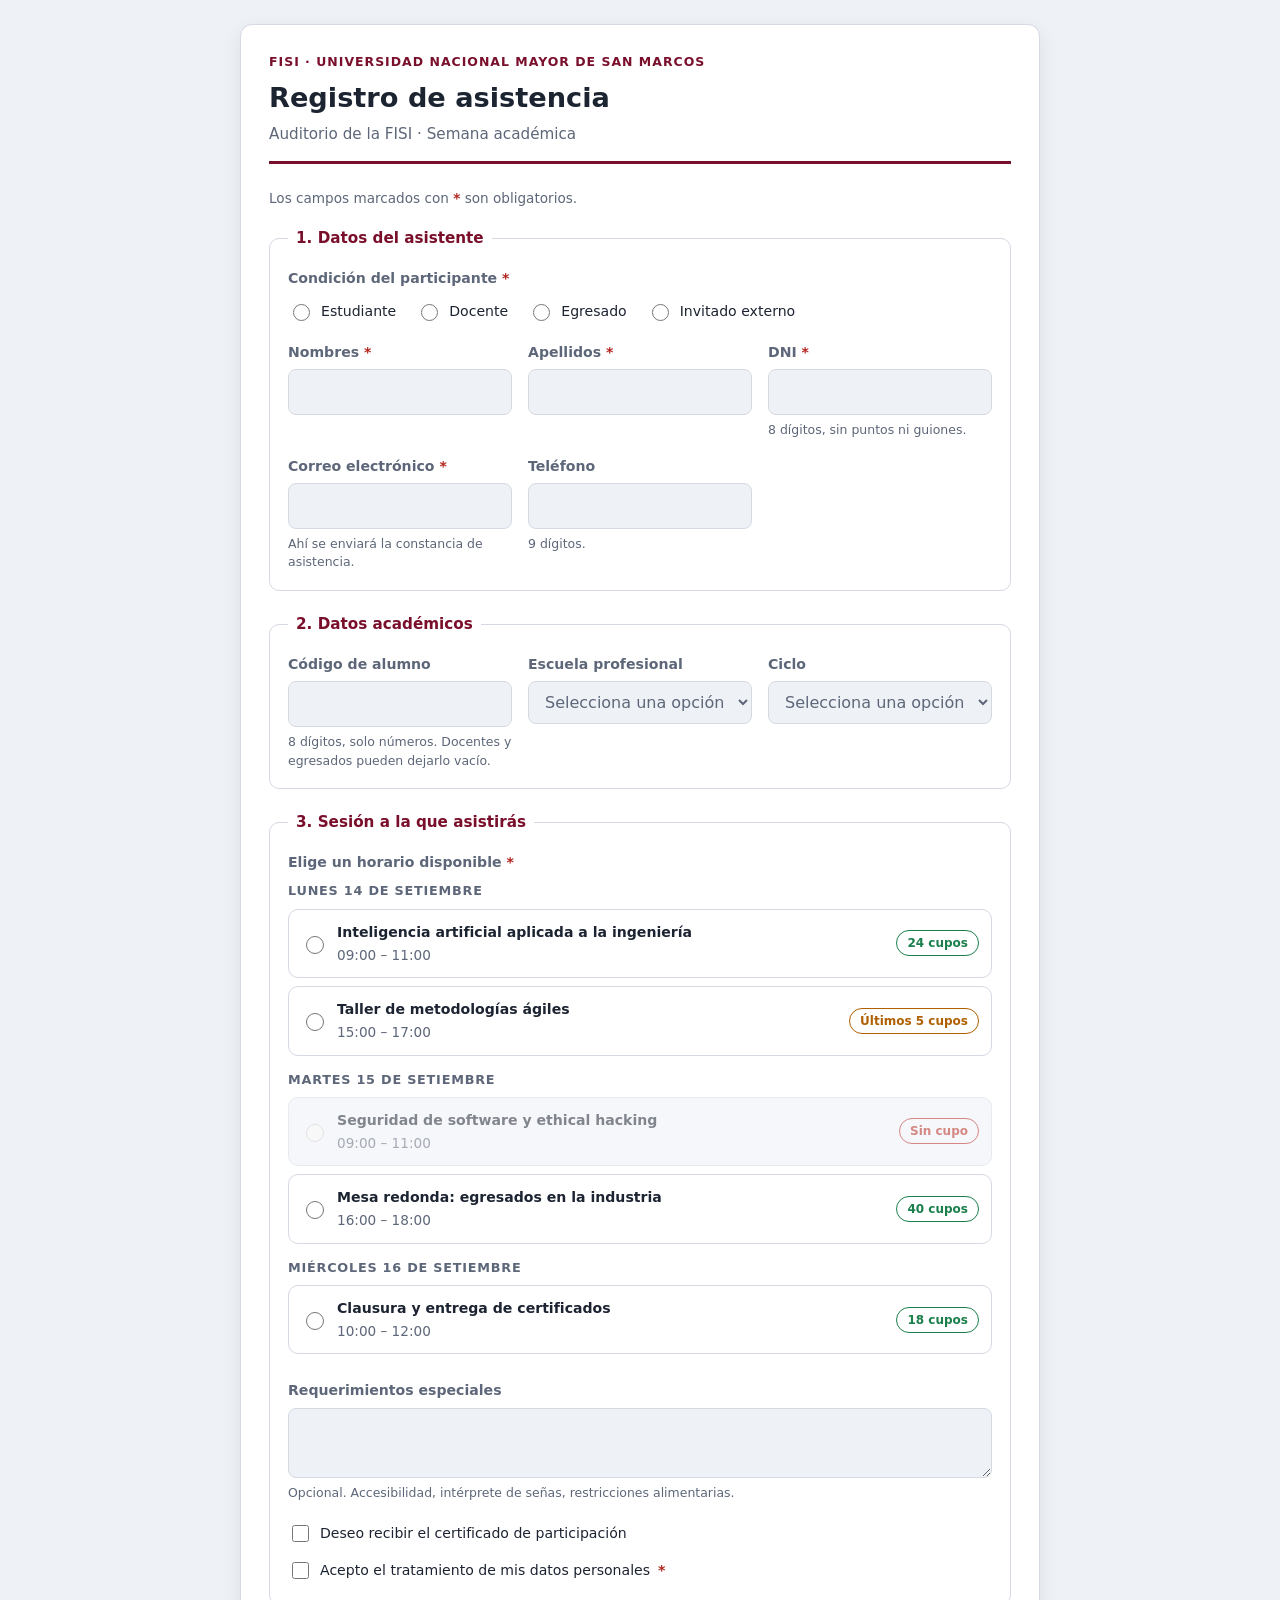
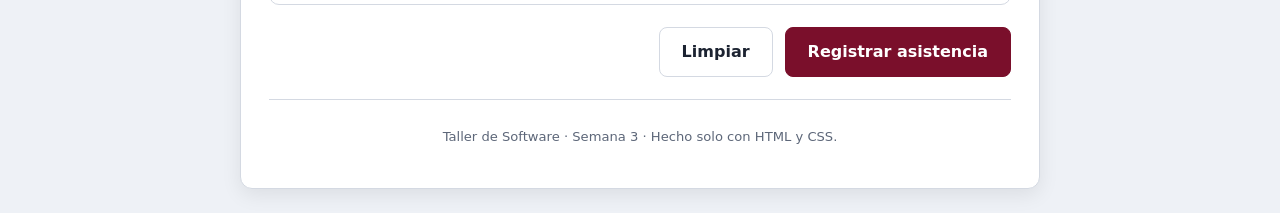
==== index.html @ 695e43c3 "Agregar sitio web del taller de software Co-Authored-By: Claude Opus 5 <noreply@anthropic.com>" ====
<!DOCTYPE html>
<html lang="es">
<head>
  <meta charset="UTF-8">
  <meta name="viewport" content="width=device-width, initial-scale=1.0">
  <title>Registro de Asistencia | Auditorio FISI</title>
  <link rel="stylesheet" href="estilos.css">
</head>
<body>

  <main class="tarjeta">

    <header class="cabecera">
      <p class="etiqueta">FISI &middot; Universidad Nacional Mayor de San Marcos</p>
      <h1>Registro de asistencia</h1>
      <p class="subtitulo">Auditorio de la FISI · Semana académica</p>
    </header>

    <!-- Al enviar, el navegador abre la página de confirmación -->
    <form action="confirmacion.html" method="get" class="formulario">

      <p class="nota-obligatorio">
        Los campos marcados con <span class="asterisco" aria-hidden="true">*</span>
        son obligatorios.
      </p>

      <!-- ============ DATOS DEL ASISTENTE ============ -->
      <fieldset class="seccion">
        <legend>Datos del asistente</legend>

        <div class="grilla">

          <!-- Va primero porque define si se piden los datos académicos -->
          <fieldset class="grupo ancho-total">
            <legend class="label">
              Condición del participante <span class="asterisco" aria-hidden="true">*</span>
            </legend>
            <div class="opciones">
              <label class="opcion">
                <input type="radio" name="condicion" value="estudiante" required>
                Estudiante
              </label>
              <label class="opcion">
                <input type="radio" name="condicion" value="docente"> Docente
              </label>
              <label class="opcion">
                <input type="radio" name="condicion" value="egresado"> Egresado
              </label>
              <label class="opcion">
                <input type="radio" name="condicion" value="invitado" id="es-invitado">
                Invitado externo
              </label>
            </div>
          </fieldset>

          <div class="campo">
            <label for="nombres">
              Nombres <span class="asterisco" aria-hidden="true">*</span>
            </label>
            <input type="text" id="nombres" name="nombres"
                   autocomplete="given-name" required>
          </div>

          <div class="campo">
            <label for="apellidos">
              Apellidos <span class="asterisco" aria-hidden="true">*</span>
            </label>
            <input type="text" id="apellidos" name="apellidos"
                   autocomplete="family-name" required>
          </div>

          <div class="campo">
            <label for="dni">
              DNI <span class="asterisco" aria-hidden="true">*</span>
            </label>
            <input type="text" id="dni" name="dni"
                   inputmode="numeric" pattern="[0-9]{8}" maxlength="8"
                   aria-describedby="ayuda-dni" required>
            <small class="ayuda" id="ayuda-dni">8 dígitos, sin puntos ni guiones.</small>
          </div>

          <div class="campo">
            <label for="correo">
              Correo electrónico <span class="asterisco" aria-hidden="true">*</span>
            </label>
            <input type="email" id="correo" name="correo"
                   autocomplete="email" aria-describedby="ayuda-correo" required>
            <small class="ayuda" id="ayuda-correo">
              Ahí se enviará la constancia de asistencia.
            </small>
          </div>

          <div class="campo">
            <label for="telefono">Teléfono</label>
            <input type="tel" id="telefono" name="telefono"
                   inputmode="tel" pattern="[0-9]{9}" maxlength="9"
                   autocomplete="tel" aria-describedby="ayuda-telefono">
            <small class="ayuda" id="ayuda-telefono">9 dígitos.</small>
          </div>

        </div>
      </fieldset>

      <!-- ====== DATOS ACADÉMICOS: se ocultan si marca "Invitado externo" ====== -->
      <fieldset class="seccion seccion-academica">
        <legend>Datos académicos</legend>

        <div class="grilla">

          <div class="campo">
            <label for="codigo">Código de alumno</label>
            <input type="text" id="codigo" name="codigo"
                   inputmode="numeric" pattern="[0-9]{8}" maxlength="8"
                   aria-describedby="ayuda-codigo">
            <small class="ayuda" id="ayuda-codigo">
              8 dígitos, solo números. Docentes y egresados pueden dejarlo vacío.
            </small>
          </div>

          <div class="campo">
            <label for="escuela">Escuela profesional</label>
            <select id="escuela" name="escuela">
              <option value="" selected disabled>Selecciona una opción</option>
              <option value="software">Ingeniería de Software</option>
              <option value="sistemas">Ingeniería de Sistemas</option>
              <option value="otra">Otra facultad</option>
            </select>
          </div>

          <div class="campo">
            <label for="ciclo">Ciclo</label>
            <select id="ciclo" name="ciclo">
              <option value="" selected disabled>Selecciona una opción</option>
              <option value="1">I</option>
              <option value="2">II</option>
              <option value="3">III</option>
              <option value="4">IV</option>
              <option value="5">V</option>
              <option value="6">VI</option>
              <option value="7">VII</option>
              <option value="8">VIII</option>
              <option value="9">IX</option>
              <option value="10">X</option>
            </select>
          </div>

        </div>
      </fieldset>

      <!-- ============ SESIONES PROGRAMADAS ============ -->
      <fieldset class="seccion">
        <legend>Sesión a la que asistirás</legend>

        <!-- Reemplaza estas sesiones por las reales del evento -->
        <fieldset class="grupo">
          <legend class="label">
            Elige un horario disponible <span class="asterisco" aria-hidden="true">*</span>
          </legend>

          <div class="dia">
            <h3 class="dia-titulo">Lunes 14 de setiembre</h3>

            <label class="sesion">
              <input type="radio" name="sesion" value="lun-09" required>
              <span class="sesion-texto">
                <strong>Inteligencia artificial aplicada a la ingeniería</strong>
                <span class="sesion-hora">09:00 &ndash; 11:00</span>
              </span>
              <span class="cupo">24 cupos</span>
            </label>

            <label class="sesion">
              <input type="radio" name="sesion" value="lun-15">
              <span class="sesion-texto">
                <strong>Taller de metodologías ágiles</strong>
                <span class="sesion-hora">15:00 &ndash; 17:00</span>
              </span>
              <span class="cupo pocos">Últimos 5 cupos</span>
            </label>
          </div>

          <div class="dia">
            <h3 class="dia-titulo">Martes 15 de setiembre</h3>

            <label class="sesion agotada">
              <input type="radio" name="sesion" value="mar-09" disabled>
              <span class="sesion-texto">
                <strong>Seguridad de software y ethical hacking</strong>
                <span class="sesion-hora">09:00 &ndash; 11:00</span>
              </span>
              <span class="cupo agotado">Sin cupo</span>
            </label>

            <label class="sesion">
              <input type="radio" name="sesion" value="mar-16">
              <span class="sesion-texto">
                <strong>Mesa redonda: egresados en la industria</strong>
                <span class="sesion-hora">16:00 &ndash; 18:00</span>
              </span>
              <span class="cupo">40 cupos</span>
            </label>
          </div>

          <div class="dia">
            <h3 class="dia-titulo">Miércoles 16 de setiembre</h3>

            <label class="sesion">
              <input type="radio" name="sesion" value="mie-10">
              <span class="sesion-texto">
                <strong>Clausura y entrega de certificados</strong>
                <span class="sesion-hora">10:00 &ndash; 12:00</span>
              </span>
              <span class="cupo">18 cupos</span>
            </label>
          </div>

        </fieldset>

        <div class="grilla">

          <div class="campo ancho-total">
            <label for="requerimientos">Requerimientos especiales</label>
            <textarea id="requerimientos" name="requerimientos" rows="2"
                      aria-describedby="ayuda-req"></textarea>
            <small class="ayuda" id="ayuda-req">
              Opcional. Accesibilidad, intérprete de señas, restricciones alimentarias.
            </small>
          </div>

          <div class="campo ancho-total">
            <label class="opcion">
              <input type="checkbox" name="certificado" value="si">
              Deseo recibir el certificado de participación
            </label>
            <label class="opcion">
              <input type="checkbox" name="terminos" value="si" required>
              Acepto el tratamiento de mis datos personales
              <span class="asterisco" aria-hidden="true">*</span>
            </label>
          </div>

        </div>
      </fieldset>

      <div class="acciones">
        <button type="reset" class="boton secundario">Limpiar</button>
        <button type="submit" class="boton">Registrar asistencia</button>
      </div>

    </form>

    <footer class="pie">
      <p>Taller de Software · Semana 3 · Hecho solo con HTML y CSS.</p>
    </footer>

  </main>

</body>
</html>
---- estilos.css ----
/* =========================================================
   1. VARIABLES DE COLOR  ->  TEMA CLARO (valores por defecto)
   ========================================================= */
:root {
  color-scheme: light dark;        /* avisa al navegador que hay 2 temas */

  --fondo:        #eef1f6;
  --superficie:   #ffffff;
  --borde:        #d4d9e2;
  --texto:        #1c2331;
  --texto-suave:  #5d6779;
  --primario:     #7a0f2b;         /* granate San Marcos */
  --primario-txt: #ffffff;
  --error:        #b3261e;
  --exito:        #1a7f4b;
  --sombra:       0 6px 20px rgba(0, 0, 0, .08);
}

/* =========================================================
   2. TEMA OSCURO: solo se REDEFINEN las mismas variables
   ========================================================= */
@media (prefers-color-scheme: dark) {
  :root {
    --fondo:        #12151c;
    --superficie:   #1b2029;
    --borde:        #333b49;
    --texto:        #e7eaf0;
    --texto-suave:  #a2abbb;
    --primario:     #e78ca3;
    --primario-txt: #1b2029;
    --error:        #f2857c;
    --exito:        #6ddaa0;
    --sombra:       0 6px 20px rgba(0, 0, 0, .45);
  }
}

/* =========================================================
   3. BASE
   ========================================================= */
* {
  box-sizing: border-box;          /* el padding no rompe los anchos */
}

body {
  margin: 0;
  padding: 24px 16px;
  font-family: "Segoe UI", system-ui, Arial, sans-serif;
  font-size: 16px;
  line-height: 1.5;
  background: var(--fondo);
  color: var(--texto);
}

/* Tarjeta contenedora: se centra sola y nunca pasa de 800px */
.tarjeta {
  max-width: 800px;
  margin: 0 auto;
  background: var(--superficie);
  border: 1px solid var(--borde);
  border-radius: 12px;
  box-shadow: var(--sombra);
  padding: 28px;
}

/* =========================================================
   4. CABECERA
   ========================================================= */
.cabecera {
  border-bottom: 3px solid var(--primario);
  padding-bottom: 16px;
  margin-bottom: 24px;
}

.etiqueta {
  margin: 0;
  font-size: .78rem;
  letter-spacing: .08em;
  text-transform: uppercase;
  color: var(--primario);
  font-weight: 700;
}

.cabecera h1 {
  margin: 6px 0 4px;
  font-size: 1.7rem;
}

.subtitulo {
  margin: 0;
  color: var(--texto-suave);
  font-size: .95rem;
}

/* =========================================================
   5. SECCIONES DEL FORMULARIO
   ========================================================= */

/* Aviso de campos obligatorios */
.nota-obligatorio {
  margin: 0 0 18px;
  font-size: .85rem;
  color: var(--texto-suave);
}

.asterisco {
  color: var(--error);
  font-weight: 700;
}

fieldset {
  border: 1px solid var(--borde);
  border-radius: 10px;
  padding: 18px;
  margin: 0 0 22px;
}

legend {
  padding: 0 8px;
  font-weight: 700;
  font-size: .95rem;
  color: var(--primario);
}

/* Numeración automática de las secciones.
   Si una sección se oculta, las demás se renumeran solas. */
.formulario {
  counter-reset: seccion;
}

.seccion > legend::before {
  counter-increment: seccion;
  content: counter(seccion) ". ";
}

/* ---- REGLA CLAVE: si marcan "Invitado externo",
   la sección de datos académicos desaparece ---- */
.formulario:has(#es-invitado:checked) .seccion-academica {
  display: none;
}

/* ---- LA CLAVE DEL DISEÑO RESPONSIVO ----
   auto-fit + minmax: cada campo pide 220px como minimo.
   Si caben 2 o 3 por fila, se acomodan; si no, bajan solos. */
.grilla {
  display: grid;
  grid-template-columns: repeat(auto-fit, minmax(220px, 1fr));
  gap: 16px;
}

.campo {
  display: flex;
  flex-direction: column;
  gap: 6px;
  min-width: 0;                    /* evita que un campo ancho rompa la grilla */
}

/* Campos que siempre ocupan la fila completa */
.ancho-total {
  grid-column: 1 / -1;
}

/* Grupo de radios: es un fieldset anidado, se le quita el marco */
.grupo {
  border: 0;
  padding: 0;
  margin: 0;
  min-width: 0;
}

label,
.label {
  font-size: .88rem;
  font-weight: 600;
  color: var(--texto-suave);
}

.grupo legend {
  padding: 0 0 8px;
  color: var(--texto-suave);
  font-size: .88rem;
  font-weight: 600;
}

/* =========================================================
   6. CONTROLES (input, select, textarea)
   ========================================================= */
input[type="text"],
input[type="email"],
input[type="tel"],
input[type="date"],
select,
textarea {
  width: 100%;
  padding: 10px 12px;
  font: inherit;                   /* hereda la tipografia del body */
  color: var(--texto);
  background: var(--fondo);
  border: 1px solid var(--borde);
  border-radius: 8px;
}

textarea {
  resize: vertical;
}

input:focus,
select:focus,
textarea:focus {
  outline: 2px solid var(--primario);
  outline-offset: 1px;
  border-color: var(--primario);
}

/* Error: :user-invalid solo se activa DESPUES de que el usuario
   interactuo con el campo, nunca al cargar la pagina. */
input:user-invalid,
select:user-invalid,
textarea:user-invalid {
  border-color: var(--error);
  outline-color: var(--error);
}

/* Mientras no se elija nada, el texto del select se ve atenuado */
select:has(option[value=""]:checked) {
  color: var(--texto-suave);
}

.ayuda {
  font-size: .78rem;
  color: var(--texto-suave);
}

/* Radios y checkboxes en linea, envueltos en su etiqueta */
.opciones {
  display: flex;
  flex-wrap: wrap;                 /* si no caben, saltan de linea */
  gap: 10px 20px;
}

.opcion {
  display: flex;
  align-items: center;
  gap: 8px;
  padding: 4px 0;                  /* area de toque mas comoda en celular */
  font-weight: 400;
  color: var(--texto);
  cursor: pointer;
}

.opcion input {
  accent-color: var(--primario);   /* color del check/radio marcado */
  width: 17px;
  height: 17px;
}

/* =========================================================
   6b. LISTA DE SESIONES PROGRAMADAS
   ========================================================= */
.seccion > .grupo {
  margin-bottom: 18px;
}

.dia + .dia {
  margin-top: 14px;
}

.dia-titulo {
  margin: 0 0 8px;
  font-size: .8rem;
  letter-spacing: .06em;
  text-transform: uppercase;
  color: var(--texto-suave);
}

/* Cada sesión es una tarjeta clickeable que envuelve su radio */
.sesion {
  display: flex;
  align-items: center;
  flex-wrap: wrap;                 /* en celular el cupo baja de línea */
  gap: 10px;
  padding: 12px;
  margin-bottom: 8px;
  border: 1px solid var(--borde);
  border-radius: 10px;
  font-weight: 400;
  color: var(--texto);
  cursor: pointer;
}

.sesion:hover {
  border-color: var(--primario);
}

/* :has() permite pintar la tarjeta cuando su radio está marcado */
.sesion:has(input:checked) {
  border-color: var(--primario);
  box-shadow: inset 0 0 0 1px var(--primario);
}

.sesion input {
  accent-color: var(--primario);
  width: 18px;
  height: 18px;
  flex-shrink: 0;
}

.sesion-texto {
  display: flex;
  flex-direction: column;
  flex: 1 1 200px;                 /* ocupa el espacio libre y puede encoger */
  gap: 2px;
}

.sesion-hora {
  font-size: .85rem;
  color: var(--texto-suave);
}

/* Etiqueta de disponibilidad */
.cupo {
  padding: 3px 10px;
  border-radius: 999px;
  font-size: .75rem;
  font-weight: 600;
  color: var(--exito);
  border: 1px solid currentColor;
  white-space: nowrap;
}

.cupo.pocos  { color: #b06000; }
.cupo.agotado { color: var(--error); }

/* Sesión llena: el radio ya va deshabilitado en el HTML */
.sesion.agotada {
  opacity: .55;
  cursor: not-allowed;
  background: var(--fondo);
}

@media (prefers-color-scheme: dark) {
  .cupo.pocos { color: #e8b165; }
}

/* =========================================================
   7. BOTONES
   ========================================================= */
.acciones {
  display: flex;
  flex-wrap: wrap;
  justify-content: flex-end;
  gap: 12px;
}

.boton {
  display: inline-block;
  padding: 12px 22px;
  font: inherit;
  font-weight: 600;
  text-align: center;
  text-decoration: none;           /* para cuando el botón es un enlace */
  color: var(--primario-txt);
  background: var(--primario);
  border: 1px solid var(--primario);
  border-radius: 8px;
  cursor: pointer;
}

.boton:hover {
  opacity: .9;
}

.secundario {
  color: var(--texto);
  background: transparent;
  border-color: var(--borde);
}

/* =========================================================
   7b. PÁGINA DE CONFIRMACIÓN
   ========================================================= */
.tarjeta-angosta {
  max-width: 460px;
  margin-top: 8vh;
}

.confirmacion {
  text-align: center;
}

/* Círculo con el check, dibujado solo con CSS */
.marca-exito {
  width: 64px;
  height: 64px;
  margin: 0 auto 16px;
  display: flex;
  align-items: center;
  justify-content: center;
  font-size: 2rem;
  line-height: 1;
  color: var(--exito);
  border: 3px solid var(--exito);
  border-radius: 50%;
}

.confirmacion h1 {
  margin: 0 0 12px;
  font-size: 1.4rem;
}

.confirmacion-texto {
  margin: 0 0 14px;
  color: var(--texto-suave);
  font-size: .95rem;
}

.confirmacion .boton {
  margin-top: 8px;
}

/* =========================================================
   8. PIE
   ========================================================= */
.pie {
  margin-top: 22px;
  padding-top: 14px;
  border-top: 1px solid var(--borde);
  text-align: center;
  font-size: .82rem;
  color: var(--texto-suave);
}

/* =========================================================
   9. AJUSTES PARA PANTALLAS PEQUEÑAS (celular)
   ========================================================= */
@media (max-width: 480px) {
  body {
    padding: 12px 8px;
  }

  .tarjeta {
    padding: 18px 14px;
    border-radius: 10px;
  }

  .cabecera h1 {
    font-size: 1.35rem;
  }

  /* Botones a todo el ancho, uno debajo del otro */
  .acciones {
    flex-direction: column-reverse;
  }

  .boton {
    width: 100%;
  }
}
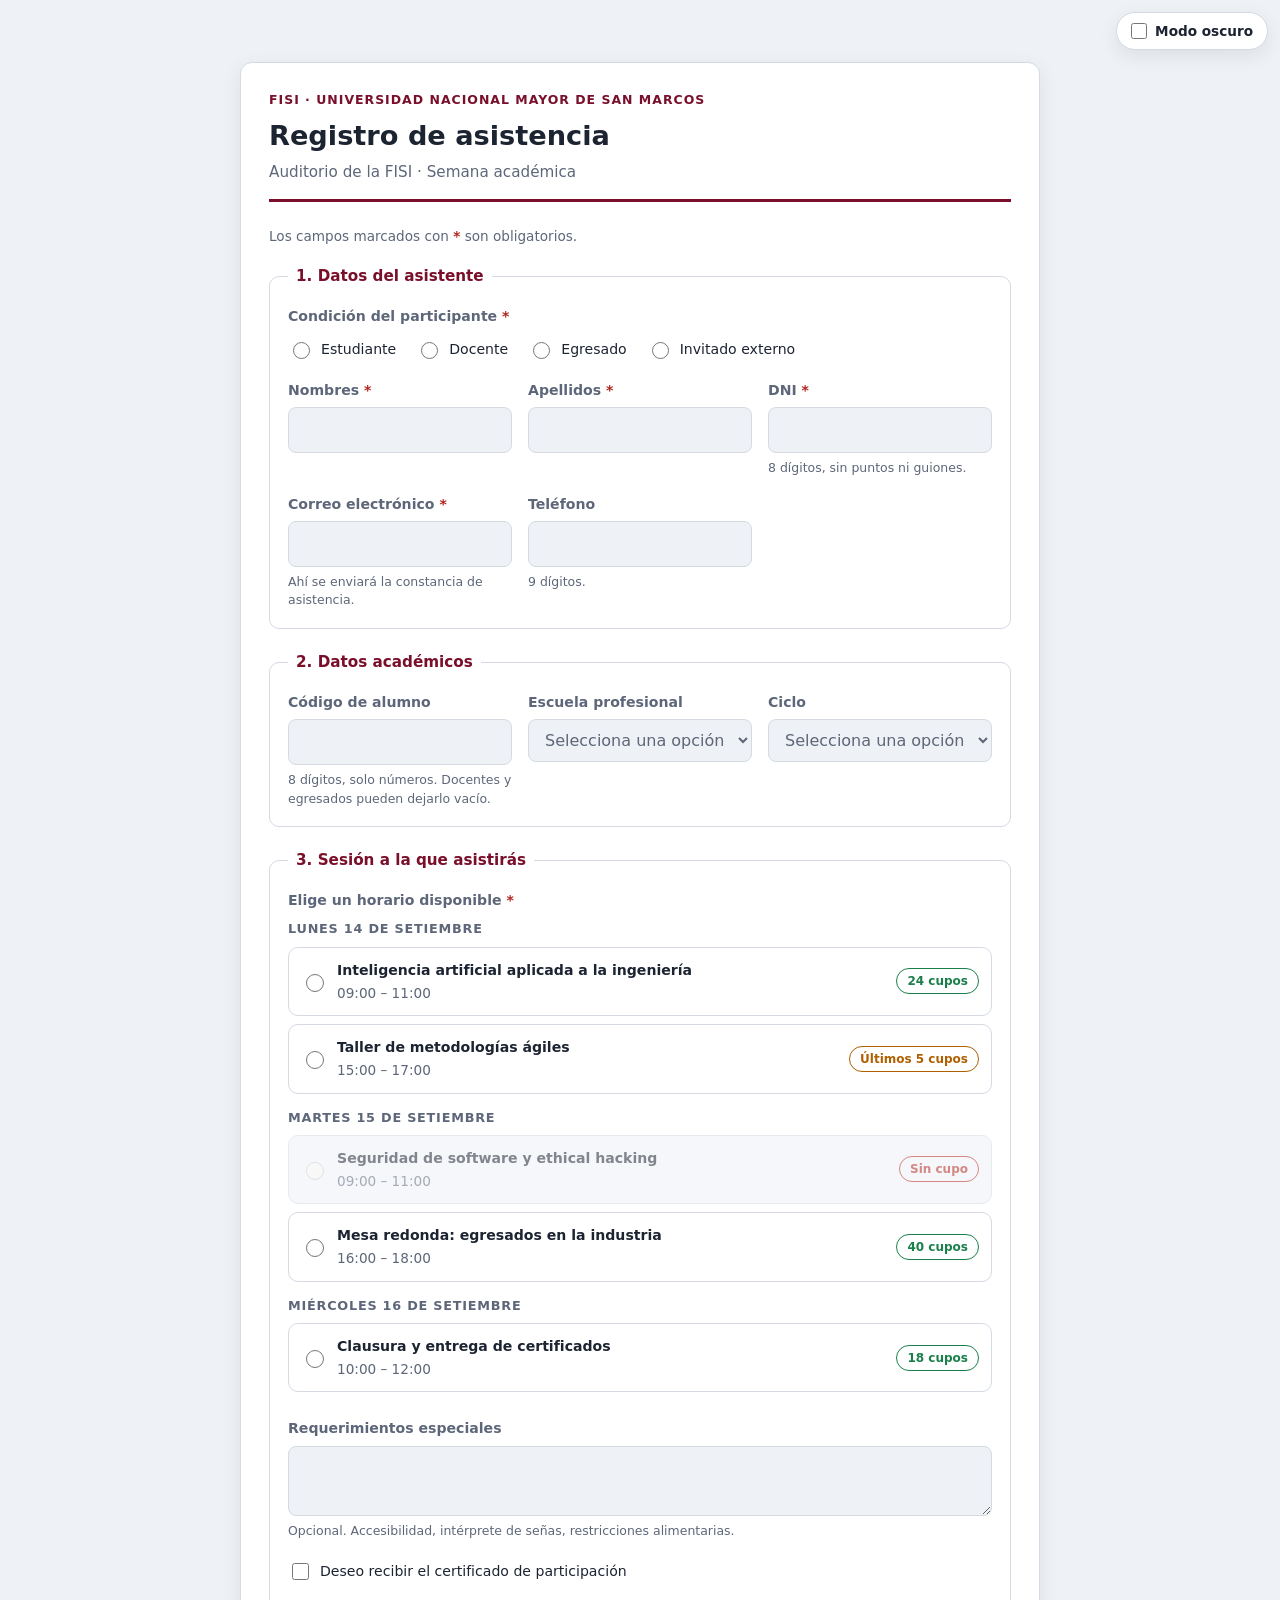
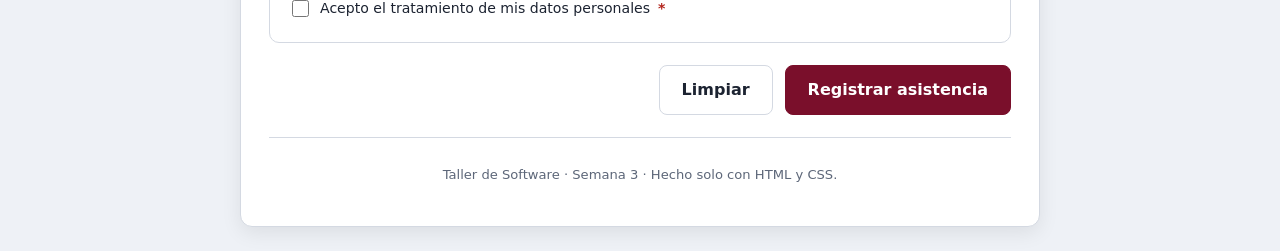
==== commit 9e1fc400: "Agregar interruptor de modo claro/oscuro sin JavaScript El checkbox #tema fijo en la esquina superio" ====
--- a/index.html
+++ b/index.html
@@ -7,6 +7,13 @@
   <link rel="stylesheet" href="estilos.css">
 </head>
 <body>
+
+  <!-- Interruptor de tema. Es un checkbox comun: el CSS lee si esta
+       marcado con :has() y cambia los colores de toda la pagina. -->
+  <label class="tema-boton">
+    <input type="checkbox" id="tema">
+    Modo oscuro
+  </label>
 
   <main class="tarjeta">
 
--- a/estilos.css
+++ b/estilos.css
@@ -2,7 +2,7 @@
    1. VARIABLES DE COLOR  ->  TEMA CLARO (valores por defecto)
    ========================================================= */
 :root {
-  color-scheme: light dark;        /* avisa al navegador que hay 2 temas */
+  color-scheme: light;             /* scrollbar y controles en claro */
 
   --fondo:        #eef1f6;
   --superficie:   #ffffff;
@@ -13,25 +13,31 @@
   --primario-txt: #ffffff;
   --error:        #b3261e;
   --exito:        #1a7f4b;
+  --aviso:        #b06000;
   --sombra:       0 6px 20px rgba(0, 0, 0, .08);
 }
 
 /* =========================================================
    2. TEMA OSCURO: solo se REDEFINEN las mismas variables
-   ========================================================= */
-@media (prefers-color-scheme: dark) {
-  :root {
-    --fondo:        #12151c;
-    --superficie:   #1b2029;
-    --borde:        #333b49;
-    --texto:        #e7eaf0;
-    --texto-suave:  #a2abbb;
-    --primario:     #e78ca3;
-    --primario-txt: #1b2029;
-    --error:        #f2857c;
-    --exito:        #6ddaa0;
-    --sombra:       0 6px 20px rgba(0, 0, 0, .45);
-  }
+
+   Se enciende cuando el checkbox #tema queda marcado.
+   :has() mira hacia adentro: "html que contiene un #tema marcado".
+   Asi un control del formulario repinta la pagina entera SIN JavaScript.
+   ========================================================= */
+html:has(#tema:checked) {
+  color-scheme: dark;
+
+  --fondo:        #12151c;
+  --superficie:   #1b2029;
+  --borde:        #333b49;
+  --texto:        #e7eaf0;
+  --texto-suave:  #a2abbb;
+  --primario:     #e78ca3;
+  --primario-txt: #1b2029;
+  --error:        #f2857c;
+  --exito:        #6ddaa0;
+  --aviso:        #e8b165;
+  --sombra:       0 6px 20px rgba(0, 0, 0, .45);
 }
 
 /* =========================================================
@@ -43,7 +49,8 @@
 
 body {
   margin: 0;
-  padding: 24px 16px;
+  /* El espacio de arriba deja libre la esquina del interruptor de tema */
+  padding: 62px 16px 24px;
   font-family: "Segoe UI", system-ui, Arial, sans-serif;
   font-size: 16px;
   line-height: 1.5;
@@ -63,6 +70,37 @@
 }
 
 /* =========================================================
+   3b. INTERRUPTOR DE TEMA (arriba a la derecha, siempre visible)
+   ========================================================= */
+.tema-boton {
+  position: fixed;                 /* se queda fijo aunque se baje la pagina */
+  top: 12px;
+  right: 12px;
+  z-index: 10;
+
+  display: flex;
+  align-items: center;
+  gap: 8px;
+  padding: 8px 14px;
+  font-size: .85rem;
+  font-weight: 600;
+  color: var(--texto);
+  background: var(--superficie);
+  border: 1px solid var(--borde);
+  border-radius: 999px;
+  box-shadow: var(--sombra);
+  cursor: pointer;
+}
+
+.tema-boton input {
+  accent-color: var(--primario);
+  width: 16px;
+  height: 16px;
+  margin: 0;
+  cursor: pointer;
+}
+
+/* =========================================================
    4. CABECERA
    ========================================================= */
 .cabecera {
@@ -140,10 +178,11 @@
 
 /* ---- LA CLAVE DEL DISEÑO RESPONSIVO ----
    auto-fit + minmax: cada campo pide 220px como minimo.
-   Si caben 2 o 3 por fila, se acomodan; si no, bajan solos. */
+   Si caben 2 o 3 por fila, se acomodan; si no, bajan solos.
+   min(220px, 100%) evita que se desborde en pantallas muy angostas. */
 .grilla {
   display: grid;
-  grid-template-columns: repeat(auto-fit, minmax(220px, 1fr));
+  grid-template-columns: repeat(auto-fit, minmax(min(220px, 100%), 1fr));
   gap: 16px;
 }
 
@@ -308,6 +347,7 @@
   display: flex;
   flex-direction: column;
   flex: 1 1 200px;                 /* ocupa el espacio libre y puede encoger */
+  min-width: 0;                    /* un titulo largo no desborda la tarjeta */
   gap: 2px;
 }
 
@@ -327,7 +367,7 @@
   white-space: nowrap;
 }
 
-.cupo.pocos  { color: #b06000; }
+.cupo.pocos   { color: var(--aviso); }
 .cupo.agotado { color: var(--error); }
 
 /* Sesión llena: el radio ya va deshabilitado en el HTML */
@@ -335,10 +375,6 @@
   opacity: .55;
   cursor: not-allowed;
   background: var(--fondo);
-}
-
-@media (prefers-color-scheme: dark) {
-  .cupo.pocos { color: #e8b165; }
 }
 
 /* =========================================================
@@ -434,7 +470,7 @@
    ========================================================= */
 @media (max-width: 480px) {
   body {
-    padding: 12px 8px;
+    padding: 56px 8px 12px;
   }
 
   .tarjeta {
@@ -446,6 +482,19 @@
     font-size: 1.35rem;
   }
 
+  /* Menos relleno en los marcos: deja mas ancho util a los campos */
+  fieldset {
+    padding: 14px 12px;
+  }
+
+  /* El interruptor se encoge para no tapar nada */
+  .tema-boton {
+    top: 8px;
+    right: 8px;
+    padding: 6px 12px;
+    font-size: .8rem;
+  }
+
   /* Botones a todo el ancho, uno debajo del otro */
   .acciones {
     flex-direction: column-reverse;
@@ -454,4 +503,8 @@
   .boton {
     width: 100%;
   }
-}
+
+  .tarjeta-angosta {
+    margin-top: 4vh;
+  }
+}
